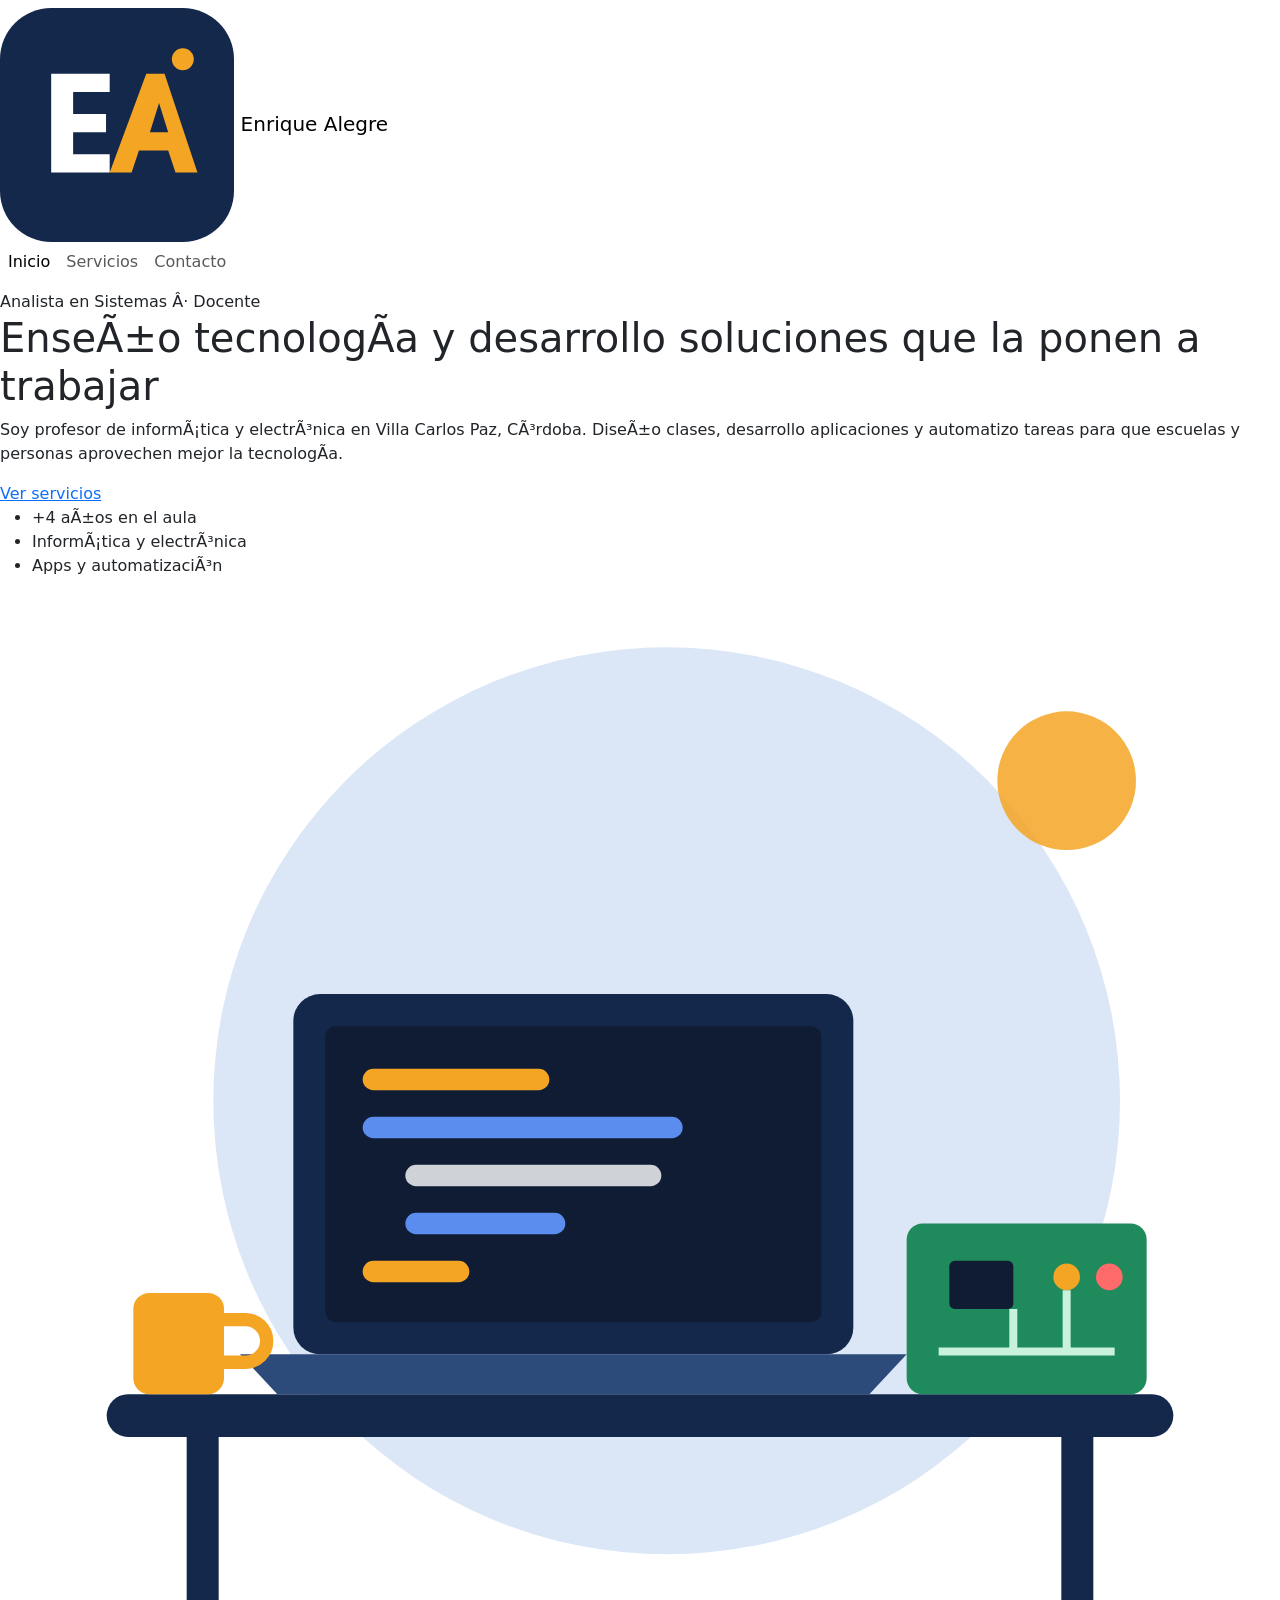
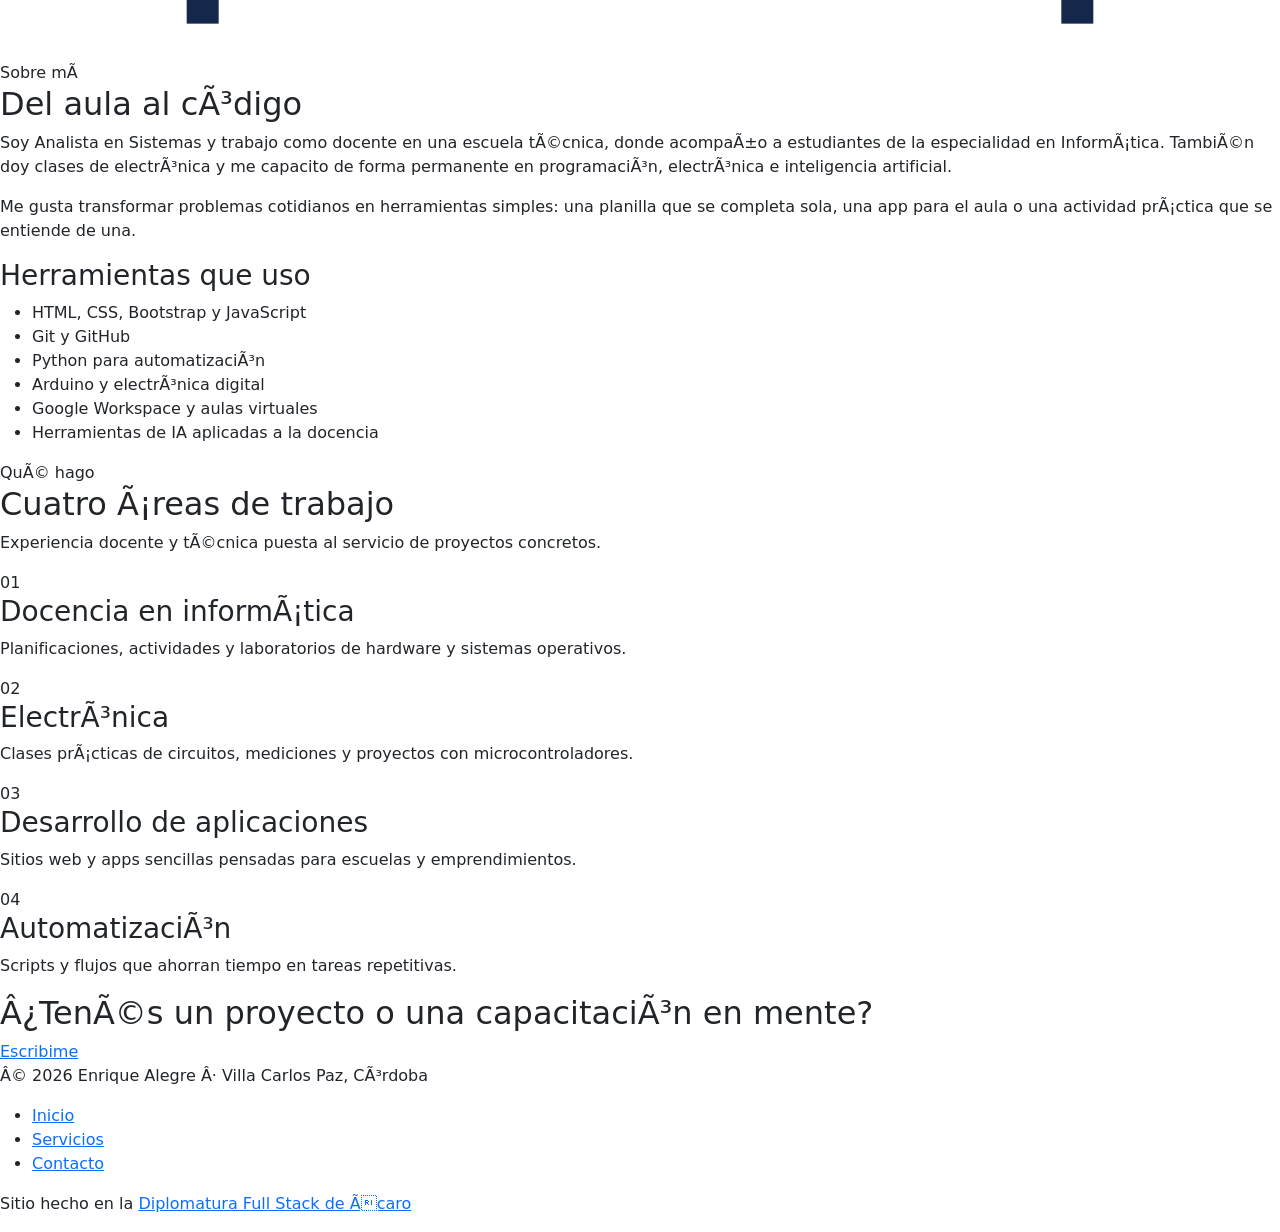
==== index.html @ 0bd73996 "Crear estructura HTML de las tres páginas" ====
<!DOCTYPE html>
<html lang="es">
    <head>
        <meta charset="URF-8">
        <meta name="viewport" content="width=device-width, initial-scale=1.0" />
        <meta name="description" content="Portfolio de Enrique Alegre: analista en sistemas, docente de informática y electrónica, desarrollo de aplicaciones y automatización." />
        <meta name="author" content="Enrique Alegre" />
        <meta property="og:title" content="Enrique Alegre | Analista en Sistemas y Docente" />
        <meta property="og:description" content="Enseño tecnología y desarrollo soluciones que la ponen a trabajar." />
        <title>Enrique Alegre | Inicio</title>
        
        <!-- Fuente: Poppins (Google Fonts) -->
        <link rel="preconnect" href="https://fonts.googleapis.com" />
        <link rel="preconnect" href="https://fonts.gstatic.com" crossorigin />
        <link href="https://fonts.googleapis.com/css2?family=Poppins:wght@400;500;600;700&display=swap" rel="stylesheet" />

        <!-- Bootstrap (CSS): solo para el menú de navegación y el formulario -->
        <link
            href="https://cdn.jsdelivr.net/npm/bootstrap@5.3.8/dist/css/bootstrap.min.css"
            rel="stylesheet"
            integrity="sha384-sRIl4kxILFvY47J16cr9ZwB07vP4J8+LH7qKQnuqkuIAvNWLzeN8tE5YBujZqJLB"
            crossorigin="anonymous"
    />

    <!-- Mis estilos: SIEMPRE después de Bootstrap (cascada) -->
    <link rel="stylesheet" href="./css/styles.css" />  
    </head>
<body>
    <!-- ===== HEADER / MENÚ ===== -->
    <header class="header">
      <nav class="navbar navbar-expand-lg header__nav">
        <div class="header__container">
          <a class="navbar-brand header__logo" href="./index.html">
            <img src="./assets/img/logo.svg" alt="Logo de Enrique Alegre" class="header__logo-img" />
            <span>Enrique Alegre</span>
          </a>
          <button class="navbar-toggler header__toggler" type="button" data-bs-toggle="collapse" data-bs-target="#menu" aria-controls="menu" aria-expanded="false" aria-label="Abrir menú">
            <span class="navbar-toggler-icon"></span>
          </button>
          <div class="collapse navbar-collapse" id="menu">
            <ul class="navbar-nav ms-auto">
              <li class="nav-item"><a class="nav-link header__link active" aria-current="page" href="./index.html">Inicio</a></li>
              <li class="nav-item"><a class="nav-link header__link" href="./pages/servicios.html">Servicios</a></li>
              <li class="nav-item"><a class="nav-link header__link" href="./pages/contactos.html">Contacto</a></li>
            </ul>
          </div>
        </div>
      </nav>
    </header>

    <main>
      <!-- ===== HERO ===== -->
      <section class="hero">
        <div class="wrapper hero__grid">
          <div class="hero__content">
            <span class="label"><span class="label__line"></span>Analista en Sistemas · Docente</span>
            <h1 class="hero__title">Enseño tecnología y desarrollo <span class="hero__highlight">soluciones que la ponen a trabajar</span></h1>
            <p class="hero__text">
              Soy profesor de informática y electrónica en Villa Carlos Paz, Córdoba. Diseño clases,
              <span class="text-accent">desarrollo aplicaciones</span> y <span class="text-accent">automatizo tareas</span>
              para que escuelas y personas aprovechen mejor la tecnología.
            </p>
            <a href="./pages/servicios.html" class="btn-main">Ver servicios</a>
            <ul class="hero__chips">
              <li class="chip">+4 años en el aula</li>
              <li class="chip">Informática y electrónica</li>
              <li class="chip">Apps y automatización</li>
            </ul>
          </div>
          <img src="./assets/img/perfil.svg" alt="Ilustración de un escritorio con notebook y una placa electrónica" class="hero__img" />
        </div>
      </section>

      <!-- ===== SOBRE MÍ ===== -->
      <section class="about">
        <div class="wrapper about__grid">
          <div>
            <span class="label"><span class="label__line"></span>Sobre mí</span>
            <h2 class="section-title">Del aula al código</h2>
            <p class="section-text">
              Soy Analista en Sistemas y trabajo como docente en una escuela técnica, donde acompaño a
              estudiantes de la especialidad en Informática. También doy clases de electrónica y me capacito
              de forma permanente en programación, electrónica e inteligencia artificial.
            </p>
            <p class="section-text">
              Me gusta transformar problemas cotidianos en herramientas simples: una planilla que se completa
              sola, una app para el aula o una actividad práctica que se entiende de una.
            </p>
          </div>
          <div class="about__card">
            <h3 class="about__card-title">Herramientas que uso</h3>
            <ul class="about__list">
              <li>HTML, CSS, Bootstrap y JavaScript</li>
              <li>Git y GitHub</li>
              <li>Python para automatización</li>
              <li>Arduino y electrónica digital</li>
              <li>Google Workspace y aulas virtuales</li>
              <li>Herramientas de IA aplicadas a la docencia</li>
            </ul>
          </div>
        </div>
      </section>

      <!-- ===== ÁREAS ===== -->
      <section class="areas">
        <div class="wrapper">
          <span class="label"><span class="label__line"></span>Qué hago</span>
          <h2 class="section-title">Cuatro áreas de trabajo</h2>
          <p class="section-text">Experiencia docente y técnica puesta al servicio de proyectos concretos.</p>

          <div class="areas__grid">
            <article class="area-card">
              <span class="area-card__icon">01</span>
              <h3 class="area-card__title">Docencia en informática</h3>
              <p class="area-card__text">Planificaciones, actividades y laboratorios de hardware y sistemas operativos.</p>
            </article>
            <article class="area-card">
              <span class="area-card__icon">02</span>
              <h3 class="area-card__title">Electrónica</h3>
              <p class="area-card__text">Clases prácticas de circuitos, mediciones y proyectos con microcontroladores.</p>
            </article>
            <article class="area-card">
              <span class="area-card__icon">03</span>
              <h3 class="area-card__title">Desarrollo de aplicaciones</h3>
              <p class="area-card__text">Sitios web y apps sencillas pensadas para escuelas y emprendimientos.</p>
            </article>
            <article class="area-card">
              <span class="area-card__icon">04</span>
              <h3 class="area-card__title">Automatización</h3>
              <p class="area-card__text">Scripts y flujos que ahorran tiempo en tareas repetitivas.</p>
            </article>
          </div>
        </div>
      </section>

      <!-- ===== LLAMADO A LA ACCIÓN ===== -->
      <section class="cta">
        <div class="wrapper cta__box">
          <h2 class="cta__title">¿Tenés un proyecto o una capacitación en mente?</h2>
          <a href="./pages/contactos.html" class="btn-main">Escribime</a>
        </div>
      </section>
    </main>

    <!-- ===== FOOTER ===== -->
    <footer class="footer">
      <div class="wrapper footer__grid">
        <p class="footer__text">© 2026 Enrique Alegre · Villa Carlos Paz, Córdoba</p>
        <ul class="footer__links">
          <li><a href="./index.html">Inicio</a></li>
          <li><a href="./pages/servicios.html">Servicios</a></li>
          <li><a href="./pages/contactos.html">Contacto</a></li>
        </ul>
        <p class="footer__text">Sitio hecho en la <a href="https://icaro.org.ar" target="_blank" rel="noopener">Diplomatura Full Stack de Ícaro</a></p>
      </div>
    </footer>

    <!-- Bootstrap (JS): necesario para el menú hamburguesa -->
    <script
      src="https://cdn.jsdelivr.net/npm/bootstrap@5.3.8/dist/js/bootstrap.bundle.min.js"
      integrity="sha384-FKyoEForCGlyvwx9Hj09JcYn3nv7wiPVlz7YYwJrWVcXK/BmnVDxM+D2scQbITxI"
      crossorigin="anonymous"
    ></script>
  </body>
</html>
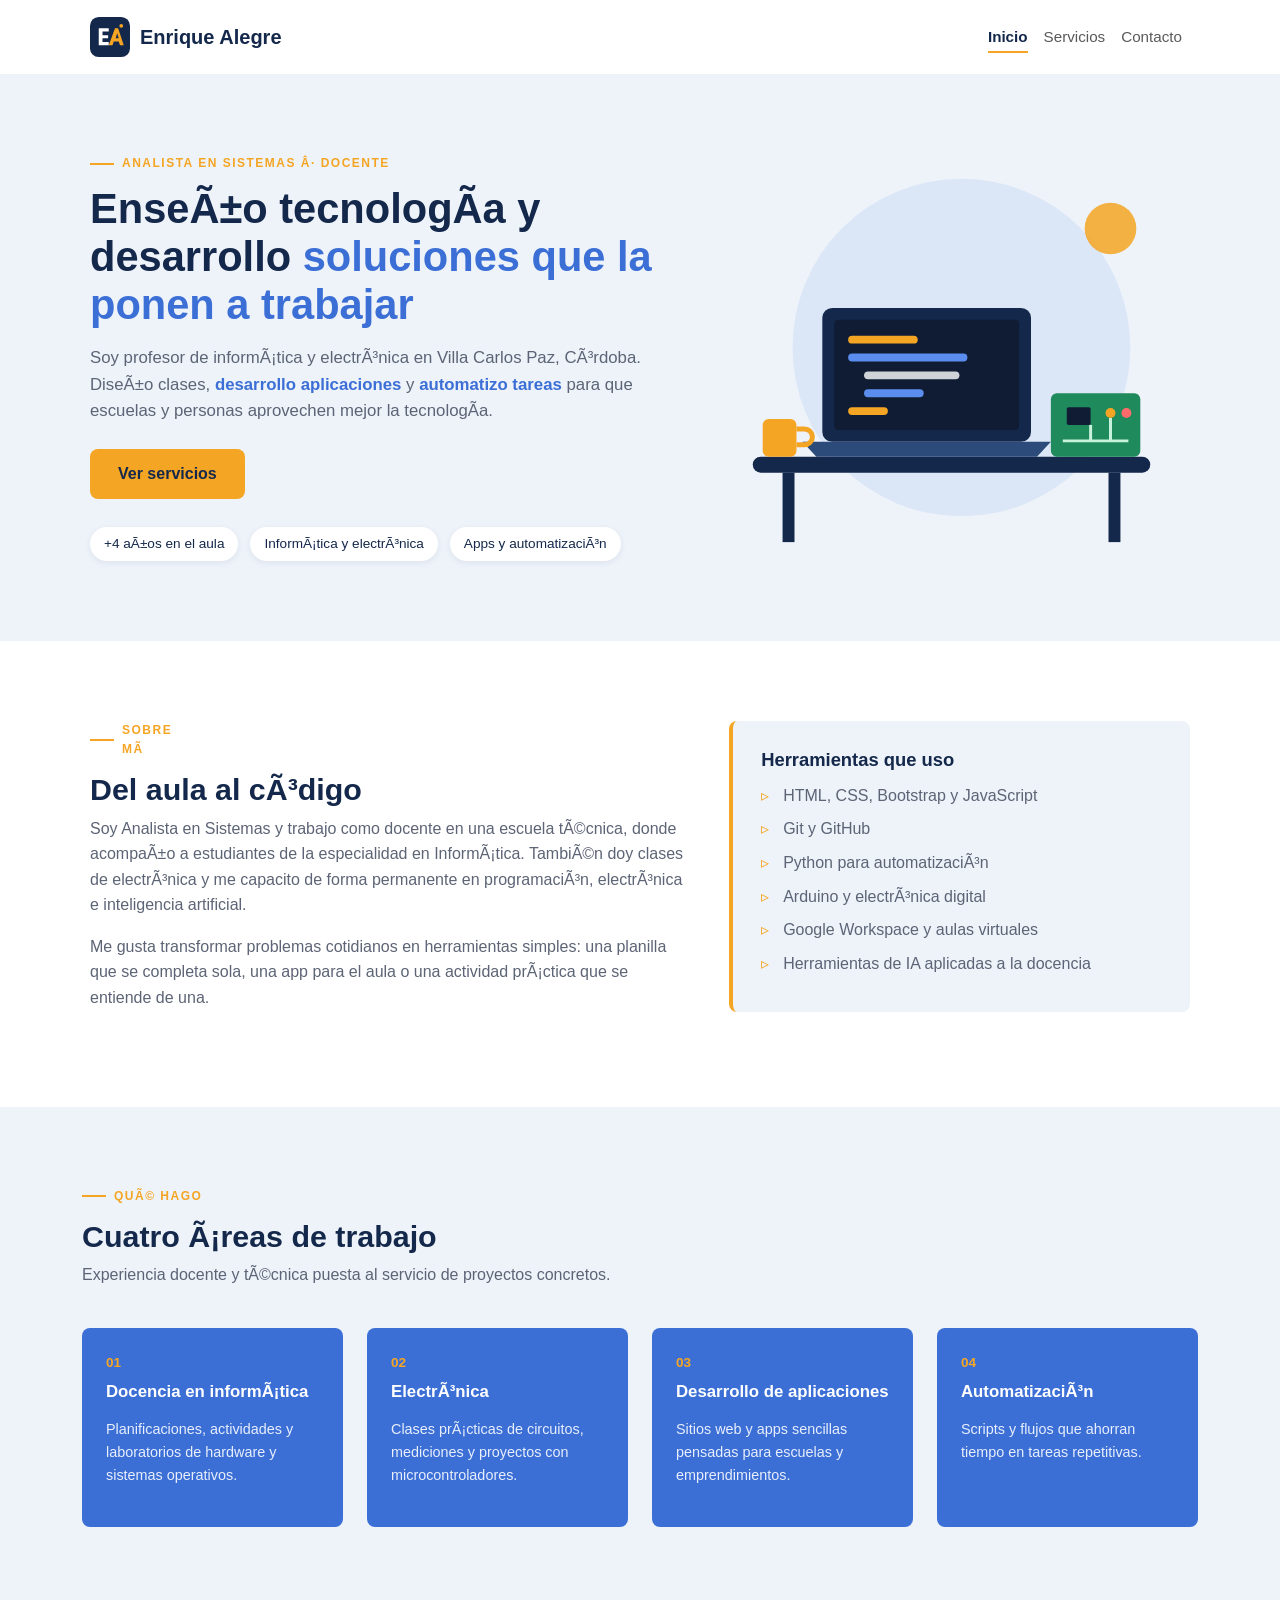
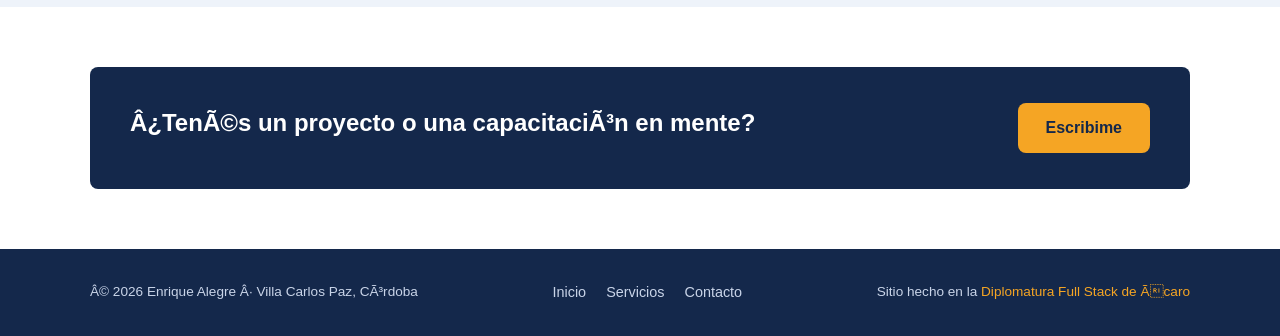
==== commit 8499321d: "Aplicar estilizado final con Bootstrap: grilla, acordeón y utilidades" ====
--- a/index.html
+++ b/index.html
@@ -103,36 +103,43 @@
 
       <!-- ===== ÁREAS ===== -->
       <section class="areas">
-        <div class="wrapper">
-          <span class="label"><span class="label__line"></span>Qué hago</span>
-          <h2 class="section-title">Cuatro áreas de trabajo</h2>
-          <p class="section-text">Experiencia docente y técnica puesta al servicio de proyectos concretos.</p>
+         <div class="container">
+    <span class="label"><span class="label__line"></span>Qué hago</span>
+    <h2 class="section-title">Cuatro áreas de trabajo</h2>
+    <p class="section-text">Experiencia docente y técnica puesta al servicio de proyectos concretos.</p>
 
-          <div class="areas__grid">
-            <article class="area-card">
-              <span class="area-card__icon">01</span>
-              <h3 class="area-card__title">Docencia en informática</h3>
-              <p class="area-card__text">Planificaciones, actividades y laboratorios de hardware y sistemas operativos.</p>
-            </article>
-            <article class="area-card">
-              <span class="area-card__icon">02</span>
-              <h3 class="area-card__title">Electrónica</h3>
-              <p class="area-card__text">Clases prácticas de circuitos, mediciones y proyectos con microcontroladores.</p>
-            </article>
-            <article class="area-card">
-              <span class="area-card__icon">03</span>
-              <h3 class="area-card__title">Desarrollo de aplicaciones</h3>
-              <p class="area-card__text">Sitios web y apps sencillas pensadas para escuelas y emprendimientos.</p>
-            </article>
-            <article class="area-card">
-              <span class="area-card__icon">04</span>
-              <h3 class="area-card__title">Automatización</h3>
-              <p class="area-card__text">Scripts y flujos que ahorran tiempo en tareas repetitivas.</p>
-            </article>
-          </div>
-        </div>
-      </section>
-
+    <div class="row g-4 mt-2">
+      <div class="col-12 col-md-6 col-lg-3">
+        <article class="area-card h-100">
+          <span class="area-card__icon">01</span>
+          <h3 class="area-card__title">Docencia en informática</h3>
+          <p class="area-card__text">Planificaciones, actividades y laboratorios de hardware y sistemas operativos.</p>
+        </article>
+      </div>
+      <div class="col-12 col-md-6 col-lg-3">
+        <article class="area-card h-100">
+          <span class="area-card__icon">02</span>
+          <h3 class="area-card__title">Electrónica</h3>
+          <p class="area-card__text">Clases prácticas de circuitos, mediciones y proyectos con microcontroladores.</p>
+        </article>
+      </div>
+      <div class="col-12 col-md-6 col-lg-3">
+        <article class="area-card h-100">
+          <span class="area-card__icon">03</span>
+          <h3 class="area-card__title">Desarrollo de aplicaciones</h3>
+          <p class="area-card__text">Sitios web y apps sencillas pensadas para escuelas y emprendimientos.</p>
+        </article>
+      </div>
+      <div class="col-12 col-md-6 col-lg-3">
+        <article class="area-card h-100">
+          <span class="area-card__icon">04</span>
+          <h3 class="area-card__title">Automatización</h3>
+          <p class="area-card__text">Scripts y flujos que ahorran tiempo en tareas repetitivas.</p>
+        </article>
+      </div>
+    </div>
+  </div>
+</section>
       <!-- ===== LLAMADO A LA ACCIÓN ===== -->
       <section class="cta">
         <div class="wrapper cta__box">
--- a/css/styles.css
+++ b/css/styles.css
@@ -0,0 +1,605 @@
+/* =========================================================
+   Portfolio Enrique Alegre — Trabajo final Módulo 1
+   Orden: variables → reseteo → componentes → secciones
+          → animaciones → responsive
+   ========================================================= */
+
+/* ===== 1. VARIABLES ===== */
+:root {
+  --color-blue: #14284b;      /* azul principal (títulos, header) */
+  --color-blue-light: #3b6fd6;
+  --color-accent: #f5a524;    /* ámbar: botones y etiquetas */
+  --color-black: #1b1f29;
+  --color-gray: #5c6475;
+  --color-white: #ffffff;
+  --color-bg: #eef3fa;        /* celeste apagado de fondo */
+  --font-main: "Poppins", sans-serif;
+  --max-width: 1100px;
+  --radius: 8px;
+  --section-space: 80px;
+  --shadow: 0 10px 30px rgba(20, 40, 75, 0.12);
+}
+
+/* ===== 2. RESETEO BÁSICO ===== */
+* {
+  margin: 0;
+  padding: 0;
+  box-sizing: border-box;
+}
+
+ul,
+ol {
+  list-style: none;
+  margin: 0;
+  padding: 0;
+}
+
+a {
+  text-decoration: none;
+  color: inherit;
+}
+
+img {
+  max-width: 100%;
+  display: block;
+}
+
+body {
+  font-family: var(--font-main);
+  color: var(--color-black);
+  background-color: var(--color-white);
+  line-height: 1.6;
+}
+
+/* ===== 3. COMPONENTES (clases reutilizables) ===== */
+
+/* Envoltorio que centra el contenido de cada sección */
+.wrapper {
+  width: 90%;
+  max-width: var(--max-width);
+  margin: 0 auto;
+}
+
+/* Texto destacado */
+.text-accent {
+  color: var(--color-blue-light);
+  font-weight: 600;
+}
+
+/* Etiqueta chica sobre los títulos */
+.label {
+  display: flex;
+  align-items: center;
+  gap: 8px;
+  margin-bottom: 12px;
+  font-size: 0.75rem;
+  font-weight: 600;
+  letter-spacing: 1.5px;
+  text-transform: uppercase;
+  color: var(--color-accent);
+}
+
+.label__line {
+  width: 24px;
+  height: 2px;
+  background-color: var(--color-accent);
+}
+
+/* Títulos y textos de sección */
+.section-title {
+  font-size: 1.9rem;
+  font-weight: 700;
+  line-height: 1.2;
+  margin-bottom: 8px;
+  color: var(--color-blue);
+}
+
+.section-text {
+  color: var(--color-gray);
+  margin-bottom: 16px;
+  max-width: 640px;
+}
+
+/* Botón principal */
+.btn-main {
+  display: inline-block;
+  padding: 12px 28px;
+  border: none;
+  border-radius: var(--radius);
+  background-color: var(--color-accent);
+  color: var(--color-blue);
+  font-weight: 600;
+  cursor: pointer;
+  transition: transform 0.2s ease, opacity 0.2s ease;
+}
+
+.btn-main:hover {
+  opacity: 0.85;
+  transform: translateY(-2px);
+}
+
+/* Botón con borde */
+.btn-outline-main {
+  display: inline-block;
+  margin-top: 16px;
+  padding: 10px 22px;
+  border: 2px solid var(--color-blue);
+  border-radius: var(--radius);
+  color: var(--color-blue);
+  font-weight: 600;
+  transition: background-color 0.3s ease, color 0.3s ease;
+}
+
+.btn-outline-main:hover {
+  background-color: var(--color-blue);
+  color: var(--color-white);
+}
+
+/* Chip con forma de píldora */
+.chip {
+  padding: 6px 14px;
+  border-radius: 50px;
+  background-color: var(--color-white);
+  font-size: 0.85rem;
+  font-weight: 500;
+  color: var(--color-blue);
+  box-shadow: 0 2px 6px rgba(20, 40, 75, 0.08);
+}
+
+/* ===== 4. HEADER / NAVBAR ===== */
+
+/* Sobrescribo variables de Bootstrap para el botón hamburguesa */
+.navbar {
+  --bs-navbar-padding-y: 0.75rem;
+  --bs-navbar-toggler-border-color: transparent;
+  --bs-navbar-toggler-focus-width: 0;
+}
+
+.header {
+  background-color: var(--color-white);
+  box-shadow: 0 1px 0 rgba(20, 40, 75, 0.08);
+}
+
+.header__container {
+  width: 90%;
+  max-width: var(--max-width);
+  margin: 0 auto;
+  display: flex;
+  flex-wrap: wrap;
+  align-items: center;
+  justify-content: space-between;
+}
+
+.header__logo {
+  display: flex;
+  align-items: center;
+  gap: 10px;
+  font-weight: 700;
+  color: var(--color-blue);
+}
+
+.header__logo-img {
+  width: 40px;
+  height: 40px;
+}
+
+.header__toggler:focus {
+  box-shadow: none;
+}
+
+.header__link {
+  font-size: 0.95rem;
+  font-weight: 500;
+  position: relative;
+}
+
+/* Subrayado animado (pseudoelemento + transición) */
+.header__link::after {
+  content: "";
+  position: absolute;
+  left: 8px;
+  bottom: 4px;
+  width: 0;
+  height: 2px;
+  background-color: var(--color-accent);
+  transition: width 0.3s ease;
+}
+
+.header__link:hover::after,
+.header__link.active::after {
+  width: calc(100% - 16px);
+}
+
+.navbar-nav .header__link.active {
+  color: var(--color-blue);
+  font-weight: 600;
+}
+
+/* ===== 5. HERO (inicio) y PAGE-HERO (internas) ===== */
+.hero,
+.page-hero {
+  padding: var(--section-space) 0;
+  background-color: var(--color-bg);
+}
+
+.page-hero {
+  padding: 60px 0;
+}
+
+.hero__grid {
+  display: grid;
+  grid-template-columns: 1.1fr 0.9fr;
+  align-items: center;
+  gap: 40px;
+}
+
+.hero__title {
+  font-size: 2.6rem;
+  font-weight: 700;
+  line-height: 1.15;
+  color: var(--color-blue);
+  margin-bottom: 16px;
+}
+
+.hero__highlight {
+  color: var(--color-blue-light);
+}
+
+.hero__text {
+  color: var(--color-gray);
+  font-size: 1.05rem;
+  margin-bottom: 24px;
+  max-width: 600px;
+}
+
+.hero__chips {
+  display: flex;
+  flex-wrap: wrap;
+  gap: 12px;
+  margin-top: 28px;
+}
+
+.hero__img {
+  animation: flotar 4s ease-in-out infinite;
+}
+
+/* ===== 6. SOBRE MÍ ===== */
+.about {
+  padding: var(--section-space) 0;
+}
+
+.about__grid {
+  display: grid;
+  grid-template-columns: 1.3fr 1fr;
+  gap: 40px;
+  align-items: start;
+}
+
+.about__card {
+  padding: 28px;
+  border-radius: var(--radius);
+  background-color: var(--color-bg);
+  border-left: 4px solid var(--color-accent);
+}
+
+.about__card-title {
+  font-size: 1.15rem;
+  font-weight: 600;
+  color: var(--color-blue);
+  margin-bottom: 12px;
+}
+
+.about__list li,
+.training__list li,
+.service-card__list li,
+.contact__list li {
+  position: relative;
+  padding-left: 22px;
+  margin-bottom: 8px;
+  color: var(--color-gray);
+}
+
+.about__list li::before,
+.training__list li::before,
+.service-card__list li::before,
+.contact__list li::before {
+  content: "▹";
+  position: absolute;
+  left: 0;
+  color: var(--color-accent);
+}
+
+/* ===== 7. ÁREAS (grid de tarjetas) ===== */
+.areas {
+  padding: var(--section-space) 0;
+  background-color: var(--color-bg);
+}
+
+
+.area-card {
+  display: flex;
+  flex-direction: column;
+  gap: 8px;
+  padding: 24px;
+  border-radius: var(--radius);
+  background-color: var(--color-blue-light);   
+  transition: transform 0.3s ease, box-shadow 0.3s ease;
+}
+
+.area-card:hover {
+  transform: translateY(-6px);
+  box-shadow: var(--shadow);
+  background-color: var(--color-blue-light);
+}
+
+.area-card__icon {
+  font-size: 0.85rem;
+  font-weight: 700;
+  color: var(--color-accent);            
+}
+
+
+.area-card__title {
+  font-size: 1.05rem;
+  font-weight: 600;
+  color: var(--color-white);             
+}
+
+.area-card__text {
+  font-size: 0.9rem;
+  color: #e8eefc;
+}
+
+/* ===== 8. CTA ===== */
+.cta {
+  padding: 60px 0;
+}
+
+.cta__box {
+  display: flex;
+  align-items: center;
+  justify-content: space-between;
+  gap: 24px;
+  padding: 36px 40px;
+  border-radius: var(--radius);
+  background-color: var(--color-blue);
+}
+
+.cta__title {
+  font-size: 1.5rem;
+  font-weight: 600;
+  color: var(--color-white);
+}
+
+/* ===== 9. SERVICIOS ===== */
+.services {
+  padding: var(--section-space) 0;
+}
+
+.services__grid {
+  display: grid;
+  grid-template-columns: repeat(2, 1fr);
+  gap: 24px;
+  margin-top: 32px;
+}
+
+.service-card {
+  padding: 28px;
+  border: 1px solid #dde4ef;
+  border-radius: var(--radius);
+  transition: border-color 0.3s ease, box-shadow 0.3s ease;
+}
+
+.service-card:hover {
+  border-color: var(--color-accent);
+  box-shadow: var(--shadow);
+}
+
+/* Modificador BEM: tarjeta destacada */
+.service-card--featured {
+  background-color: var(--color-bg);
+}
+
+.service-card__title {
+  font-size: 1.2rem;
+  font-weight: 600;
+  color: var(--color-blue);
+  margin-bottom: 8px;
+}
+
+.service-card__text {
+  color: var(--color-gray);
+  margin-bottom: 16px;
+}
+
+/* ===== 10. PROCESO (lista ordenada con grid) ===== */
+.process {
+  padding: var(--section-space) 0;
+  background-color: var(--color-bg);
+}
+
+.process__grid {
+  display: grid;
+  grid-template-columns: repeat(4, 1fr);
+  gap: 24px;
+  margin-top: 32px;
+}
+
+.process__number {
+  display: flex;
+  align-items: center;
+  justify-content: center;
+  width: 36px;
+  height: 36px;
+  margin-bottom: 12px;
+  border-radius: 50%;
+  background-color: var(--color-accent);
+  color: var(--color-blue);
+  font-weight: 700;
+}
+
+.process__title {
+  font-size: 1.05rem;
+  font-weight: 600;
+  color: var(--color-blue-light);
+}
+
+.process__text {
+  font-size: 0.9rem;
+  color: var(--color-gray);
+}
+
+/* ===== 11. FORMACIÓN ===== */
+.training {
+  padding: var(--section-space) 0;
+}
+
+.training__grid {
+  display: grid;
+  grid-template-columns: 1fr 1.2fr;
+  gap: 48px;
+  align-items: center;
+}
+
+/* ===== 12. CONTACTO ===== */
+.contact {
+  padding: var(--section-space) 0;
+}
+
+.contact__grid {
+  display: grid;
+  grid-template-columns: 1.5fr 1fr;
+  gap: 40px;
+  align-items: start;
+}
+
+.contact__form {
+  padding: 32px;
+  border-radius: var(--radius);
+  box-shadow: var(--shadow);
+}
+
+.contact__form .form-control:focus,
+.contact__form .form-select:focus {
+  border-color: var(--color-accent);
+  box-shadow: 0 0 0 3px rgba(245, 165, 36, 0.25);
+}
+
+.contact__info {
+  padding: 28px;
+  border-radius: var(--radius);
+  background-color: var(--color-bg);
+}
+
+/* ===== 13. FOOTER ===== */
+.footer {
+  padding: 32px 0;
+  background-color: var(--color-blue);
+  color: #c9d4e8;
+}
+
+.footer__grid {
+  display: grid;
+  grid-template-columns: repeat(3, auto);
+  justify-content: space-between;
+  align-items: center;
+  gap: 16px;
+}
+
+.footer__text {
+  font-size: 0.85rem;
+  margin: 0;
+}
+
+.footer__text a {
+  color: var(--color-accent);
+}
+
+.footer__links {
+  display: flex;
+  gap: 20px;
+  font-size: 0.9rem;
+}
+
+.footer__links a {
+  transition: color 0.3s ease;
+}
+
+.footer__links a:hover {
+  color: var(--color-accent);
+}
+
+/* ===== 14. ANIMACIONES ===== */
+@keyframes flotar {
+  0%,
+  100% {
+    transform: translateY(0);
+  }
+  50% {
+    transform: translateY(-12px);
+  }
+}
+
+/* ===== 15. RESPONSIVE (desktop primero → max-width) ===== */
+@media (max-width: 991px) {
+  .hero__grid,
+  .about__grid,
+  .training__grid,
+  .contact__grid {
+    grid-template-columns: 1fr;
+  }
+
+  .hero__img {
+    max-width: 380px;
+    margin: 0 auto;
+  }
+
+  .areas__grid,
+  .process__grid {
+    grid-template-columns: repeat(2, 1fr);
+  }
+
+  .footer__grid {
+    grid-template-columns: 1fr;
+    justify-content: center;
+    text-align: center;
+  }
+
+  .footer__links {
+    justify-content: center;
+  }
+
+  .header__link::after {
+    display: none;
+  }
+}
+
+@media (max-width: 576px) {
+  :root {
+    --section-space: 56px;
+  }
+
+  .hero__title {
+    font-size: 2rem;
+  }
+
+  .section-title {
+    font-size: 1.6rem;
+  }
+
+  .areas__grid,
+  .process__grid,
+  .services__grid {
+    grid-template-columns: 1fr;
+  }
+
+  .cta__box {
+    flex-direction: column;
+    text-align: center;
+    padding: 28px 20px;
+  }
+
+  .contact__form {
+    padding: 20px;
+  }
+}
